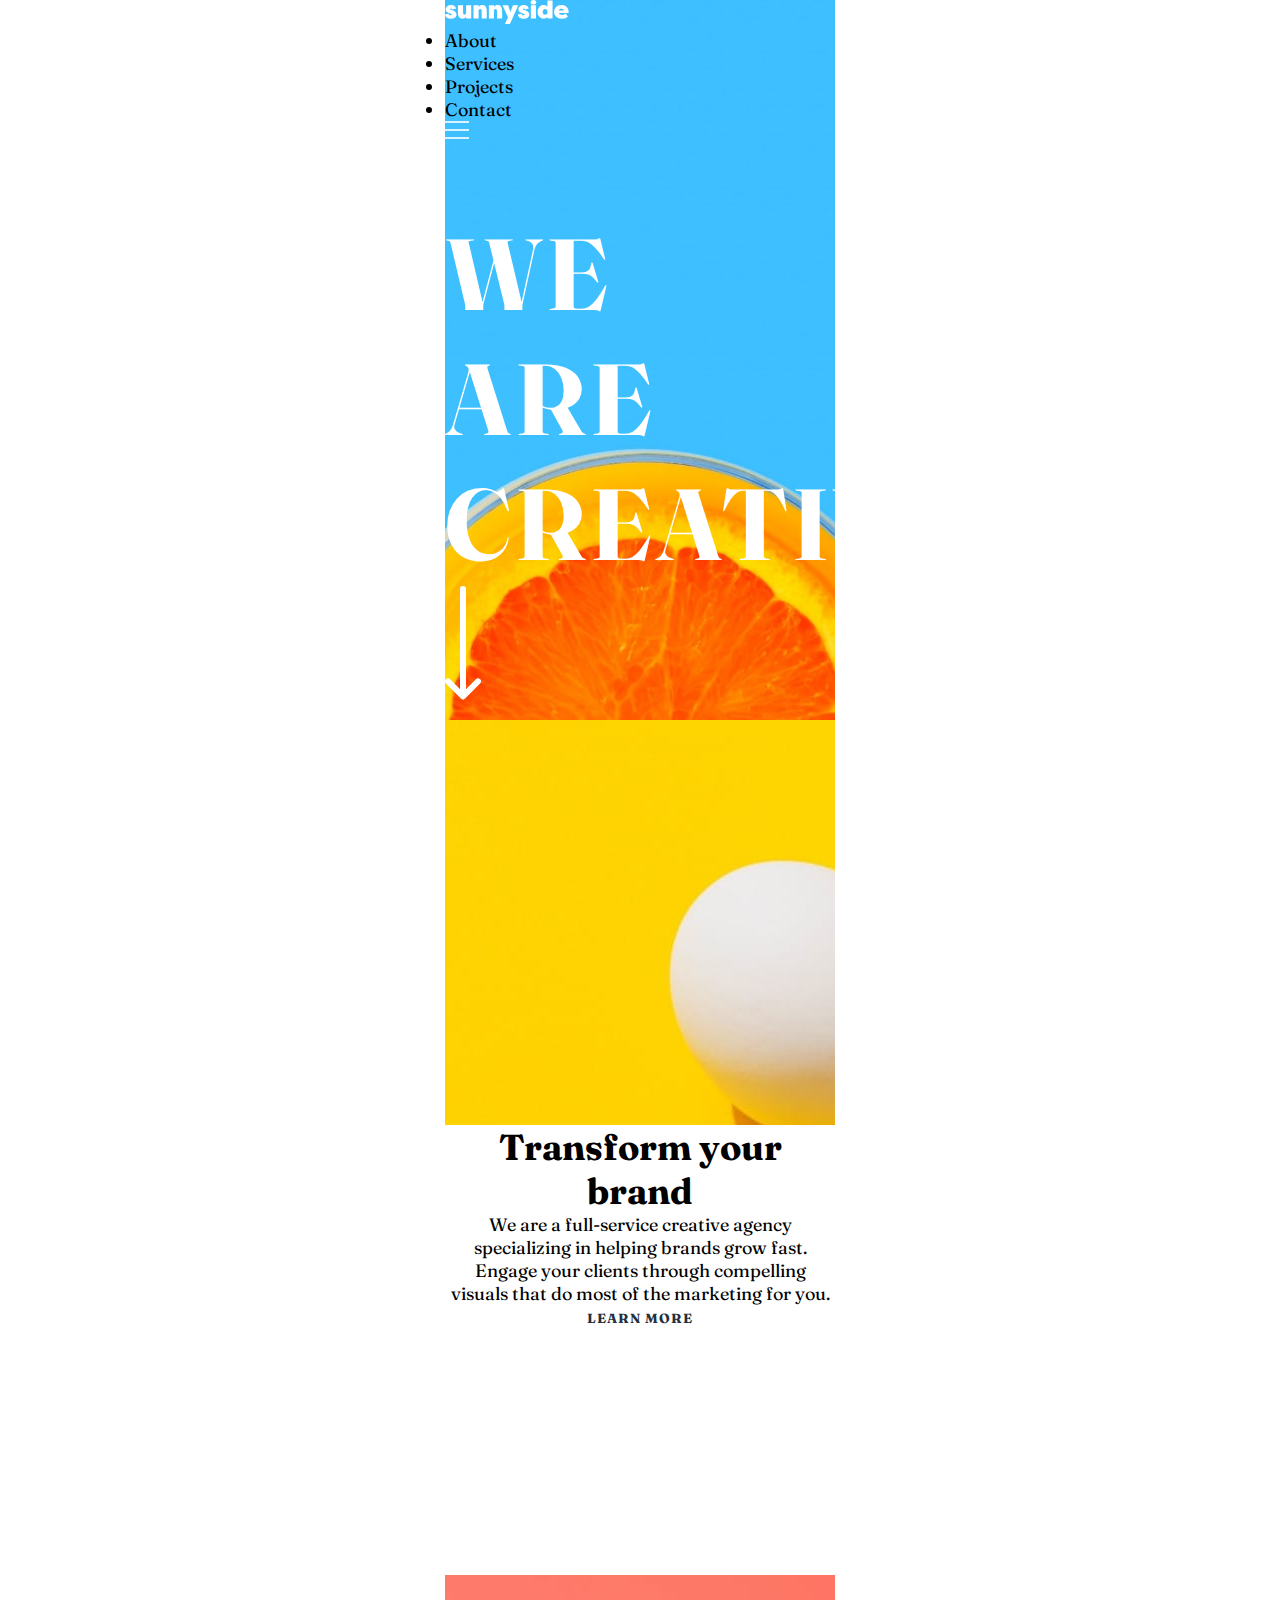
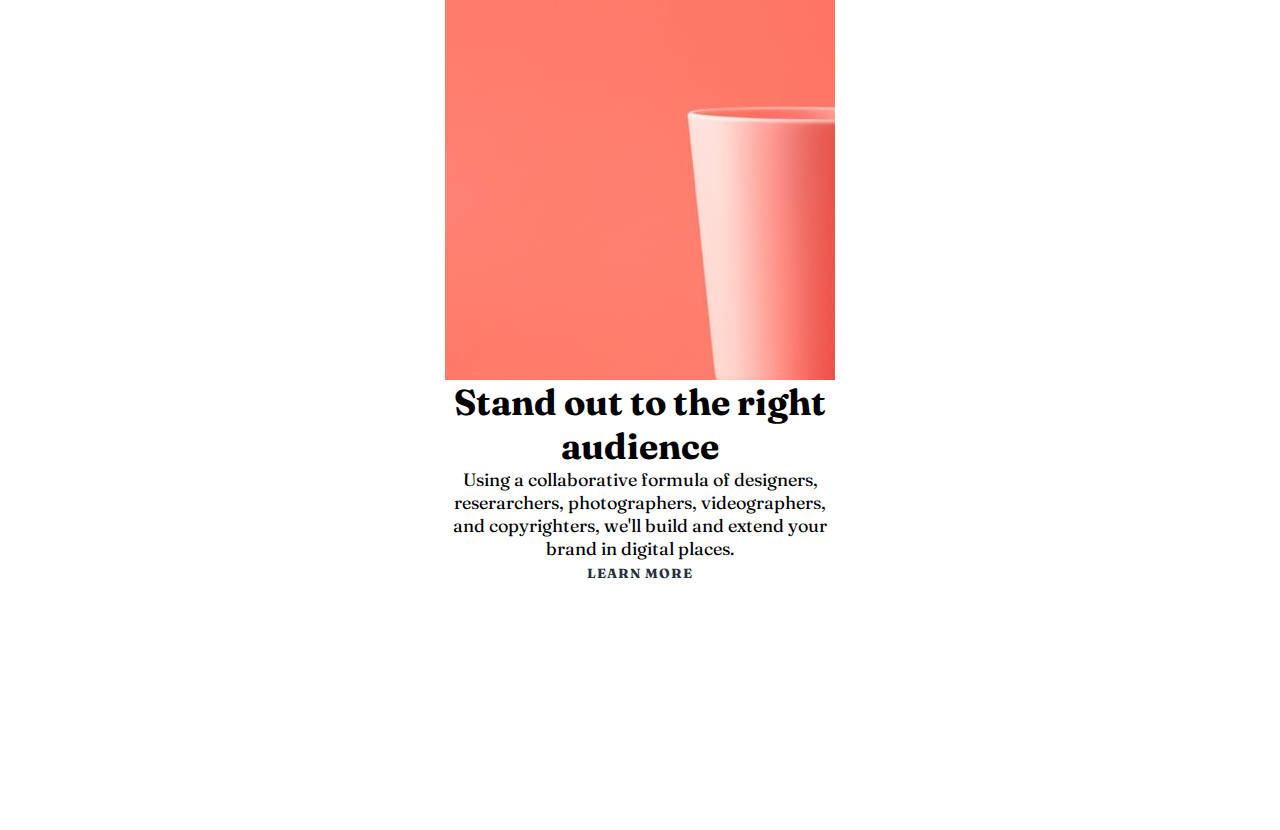
==== LandingPage/index.html @ e033f369 "Projeto Landing page iniciado" ====
<!DOCTYPE html>
<html lang="pt-br">
<head>
    <meta charset="UTF-8">
    <meta http-equiv="X-UA-Compatible" content="IE=edge">
    <meta name="viewport" content="width=device-width, initial-scale=1.0">
    <link rel="stylesheet" href="Estilos/style.css">
    <title>Landing Page</title>
</head>
<body>
    <header>
        <div class="nav_bar">
            <img src="Imagens/logo.svg" alt="Logo">
            <div class="nav">
                <div class="desktop_nav">
                    <ul>
                        <li>About</li>
                        <li>Services</li>
                        <li>Projects</li>
                        <li class="contact">Contact</li>
                    </ul>
                </div>
            </div>
            <div class="close_open">
                <img src="Imagens/Mobile/icon-hamburger.svg" alt="hamburger">
            </div>
            <nav class="mobile_nav">
                <div class="triangle">
                    <ul>
                        <li>About</li>
                        <li>Services</li>
                        <li>Projects</li>
                        <li class="contact">Contact</li>
                    </ul>
                </div>
            </nav>
        </div>
        <div class="titulo">
            <h1>We are creatives</h1>
            <img src="Imagens/icon-arrow-down.svg" alt="flecha">
        </div>
    </header>
    <main class="container">
        <div class="cards">
            <div class="card transform">
                <div class="ovo"></div>
                <div class="text">
                    <h1>Transform your brand</h1>
                    <p>We are a full-service creative agency specializing in helping brands grow fast. Engage your clients through compelling visuals that do most of the marketing for you.</p>
                    <button class="botao transform">Learn More</button>
                </div>
            </div>
            <div class="card standout">
                <div class="taca"></div>
                <div class="text">
                    <h1>Stand out to the right audience</h1>
                    <p>Using a collaborative formula of designers, reserarchers, photographers, videographers, and copyrighters, we'll build and extend your brand in digital places.</p>
                    <button class="botao standout">Learn More</button>
                </div>
            </div>
        </div>
        <div class="clientes"></div>
        <div class="imagens"></div>
    </main>
    <footer>

    </footer>
</body>
</html>
---- LandingPage/Estilos/style.css ----
@charset "UTF-8";

@import url('https://fonts.googleapis.com/css2?family=Barlow:wght@500;600&family=Fraunces:wght@700;900&display=swap');

*{
    margin: 0;
    padding: 0;
    box-sizing: border-box;
}

:root{
    --vermelho: hsl(7, 99%, 70%);
    --amarelo: hsl(51, 100%, 49%);
    --dark-desaturated-cyan-graphic-text: hsl(167, 40%, 24%);
    --dark-blue-photography-text: hsl(198, 62%, 26%);
    --dark-moderate-cyan-footer: hsl(168, 34%, 41%);
    --azul-escuro-dessaturado: hsl(212, 27%, 19%);
    --very-dark-grayish-blue: hsl(213, 9%, 39%);
    --dark-grayish-blue: hsl(232, 10%, 55%);
    --grayish-blue: hsl(210, 4%, 67%);
    --branco: hsl(0, 0%, 100%);
}

html{
    font-size: 18px;
}

body{
    font-family: 'Fraunces', serif;
    margin: 0 auto;
    max-width: 390px;
}

header{
    background: url(../Imagens/Mobile/image-header.jpg) no-repeat;
    background-size: cover;
    background-position: center;
    min-height: 80vh;
    position: relative;
}

.triangle{
    width: 0;
    height: 0;
    border-top: 25px solid transparent;
    border-right: 25px solid #fefefe;
    border-bottom: 25px solid transparent;
    position: absolute;
    top: -1.2rem;
    right: 0rem;
}

.close_open{
    opacity: 0.8;
    cursor: pointer;
}

.mobile_nav{
    position: absolute;
    background-color: white;
    width: 90%;
    height: 18rem;
    top: 5rem;
    text-align: center;
    transition: all 0.4s ease-in;
    display: none;
}

.titulo{
    margin: 3.7rem 0 2.7rem;
    font-size: 2.8rem;
    text-transform: uppercase;
    color: var(--branco);
    letter-spacing: 4px;
}

.container{
    text-align: center;
}

.ovo ,.taca{
    background-position: center;
    background-size: cover;
    height: 45vh;
}

.card .text{
    height: 50vh;
}

.ovo{
    background: url(../Imagens/Mobile/ovo.jpg) no-repeat;
}

.taca{
    background: url(../Imagens/Mobile/image-stand-out.jpg) no-repeat;
}

.botao{
    border: none;
    letter-spacing: 1px;
    font-weight: 700;
    background-color: white;
    color: var(--azul-escuro-dessaturado);
    font-family: 'Fraunces', serif;
    text-transform: uppercase;
}

.transform::after{
    background-color: var(--amarelo);
}

.botao .transform::after, .standout::after {
    content: '';
    height: 7px;
    width: 110%;
    position: absolute;
    bottom: -0.1rem;
    left: -0.35rem;
    opacity: 0.4;
    border-radius: 3px;
}
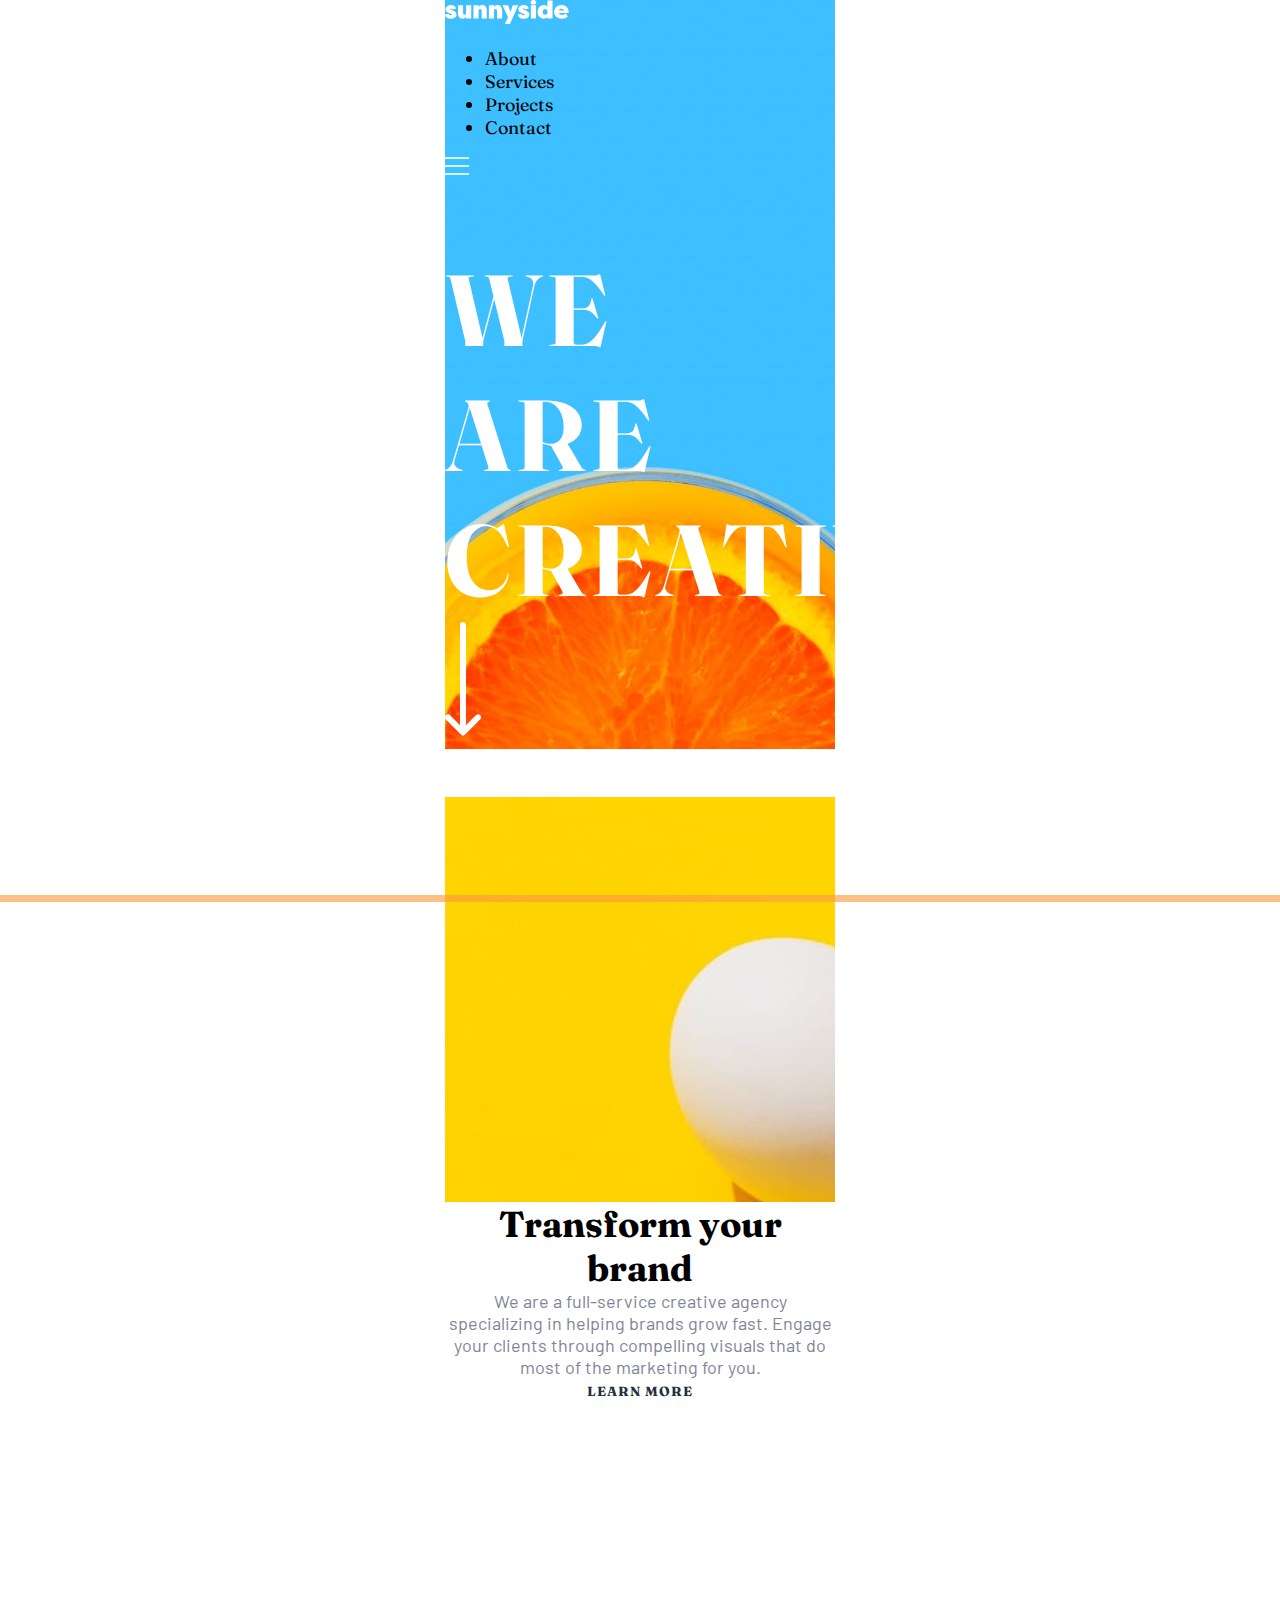
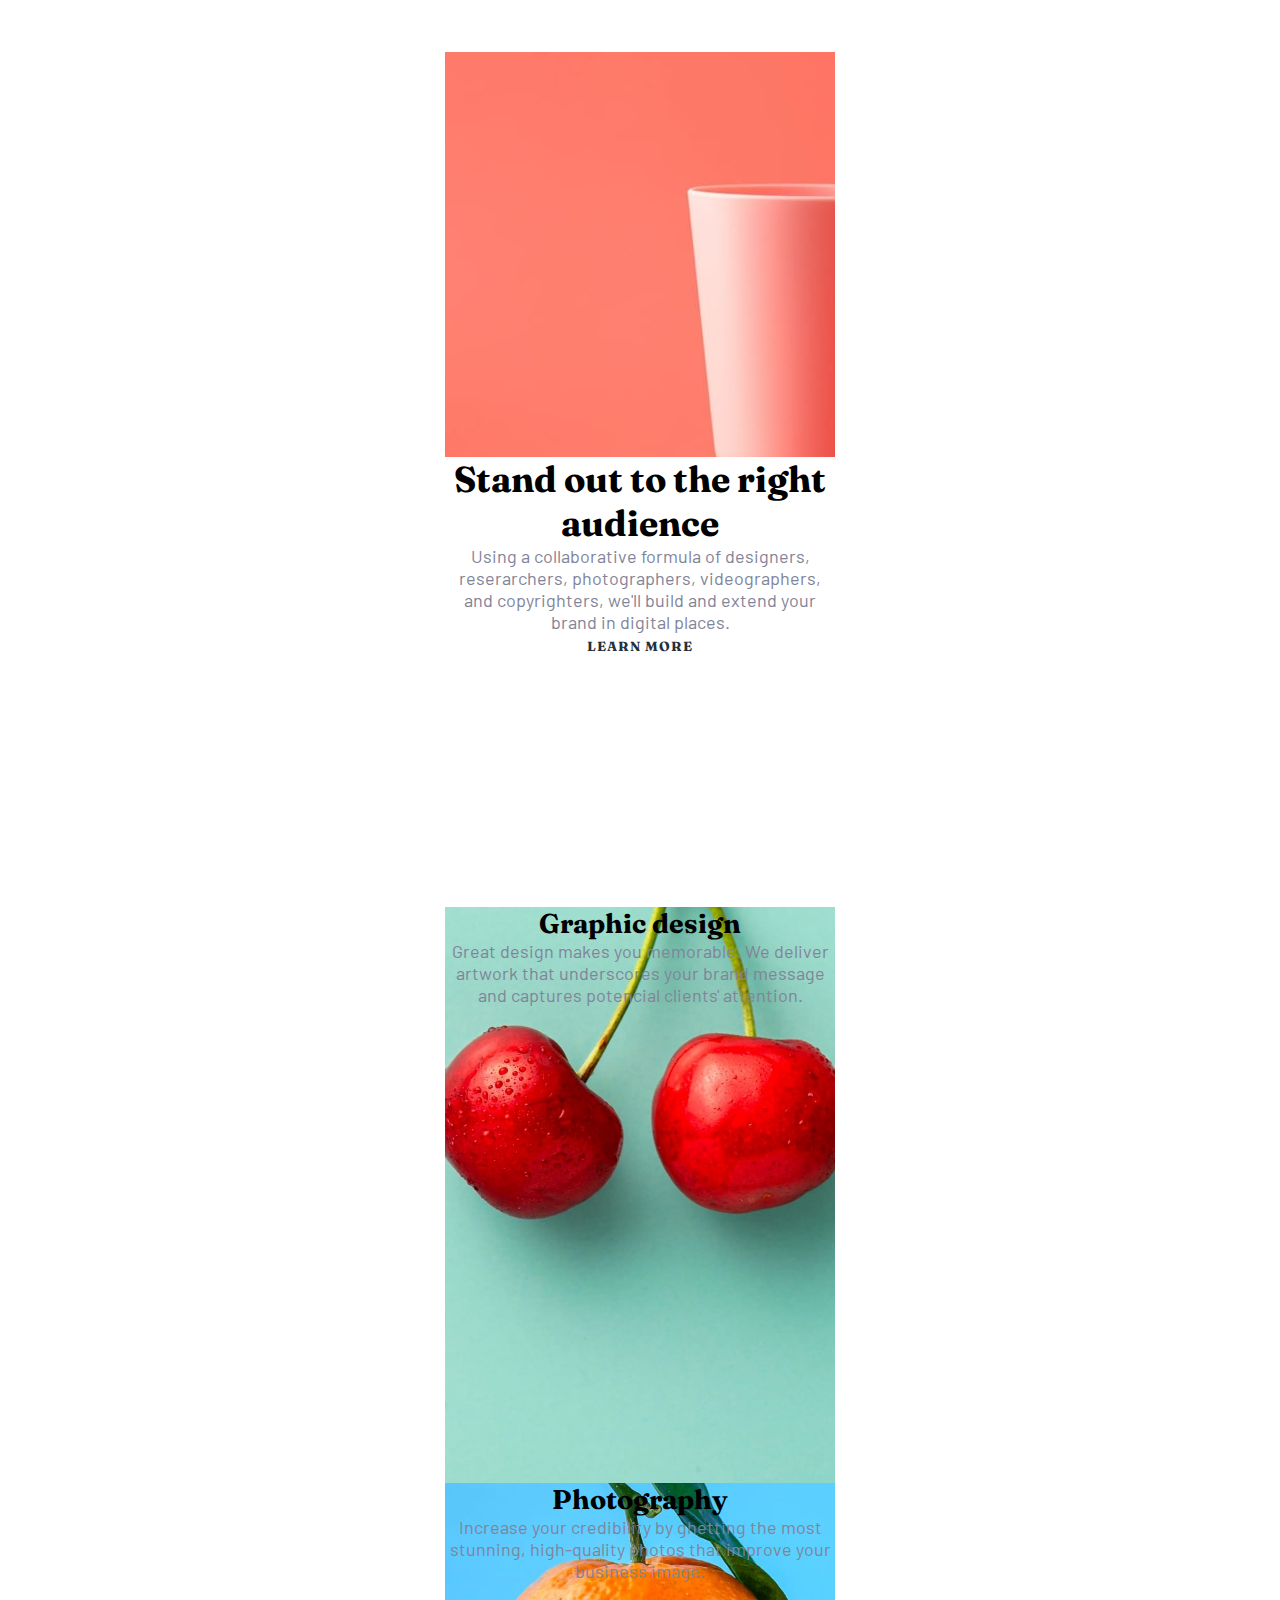
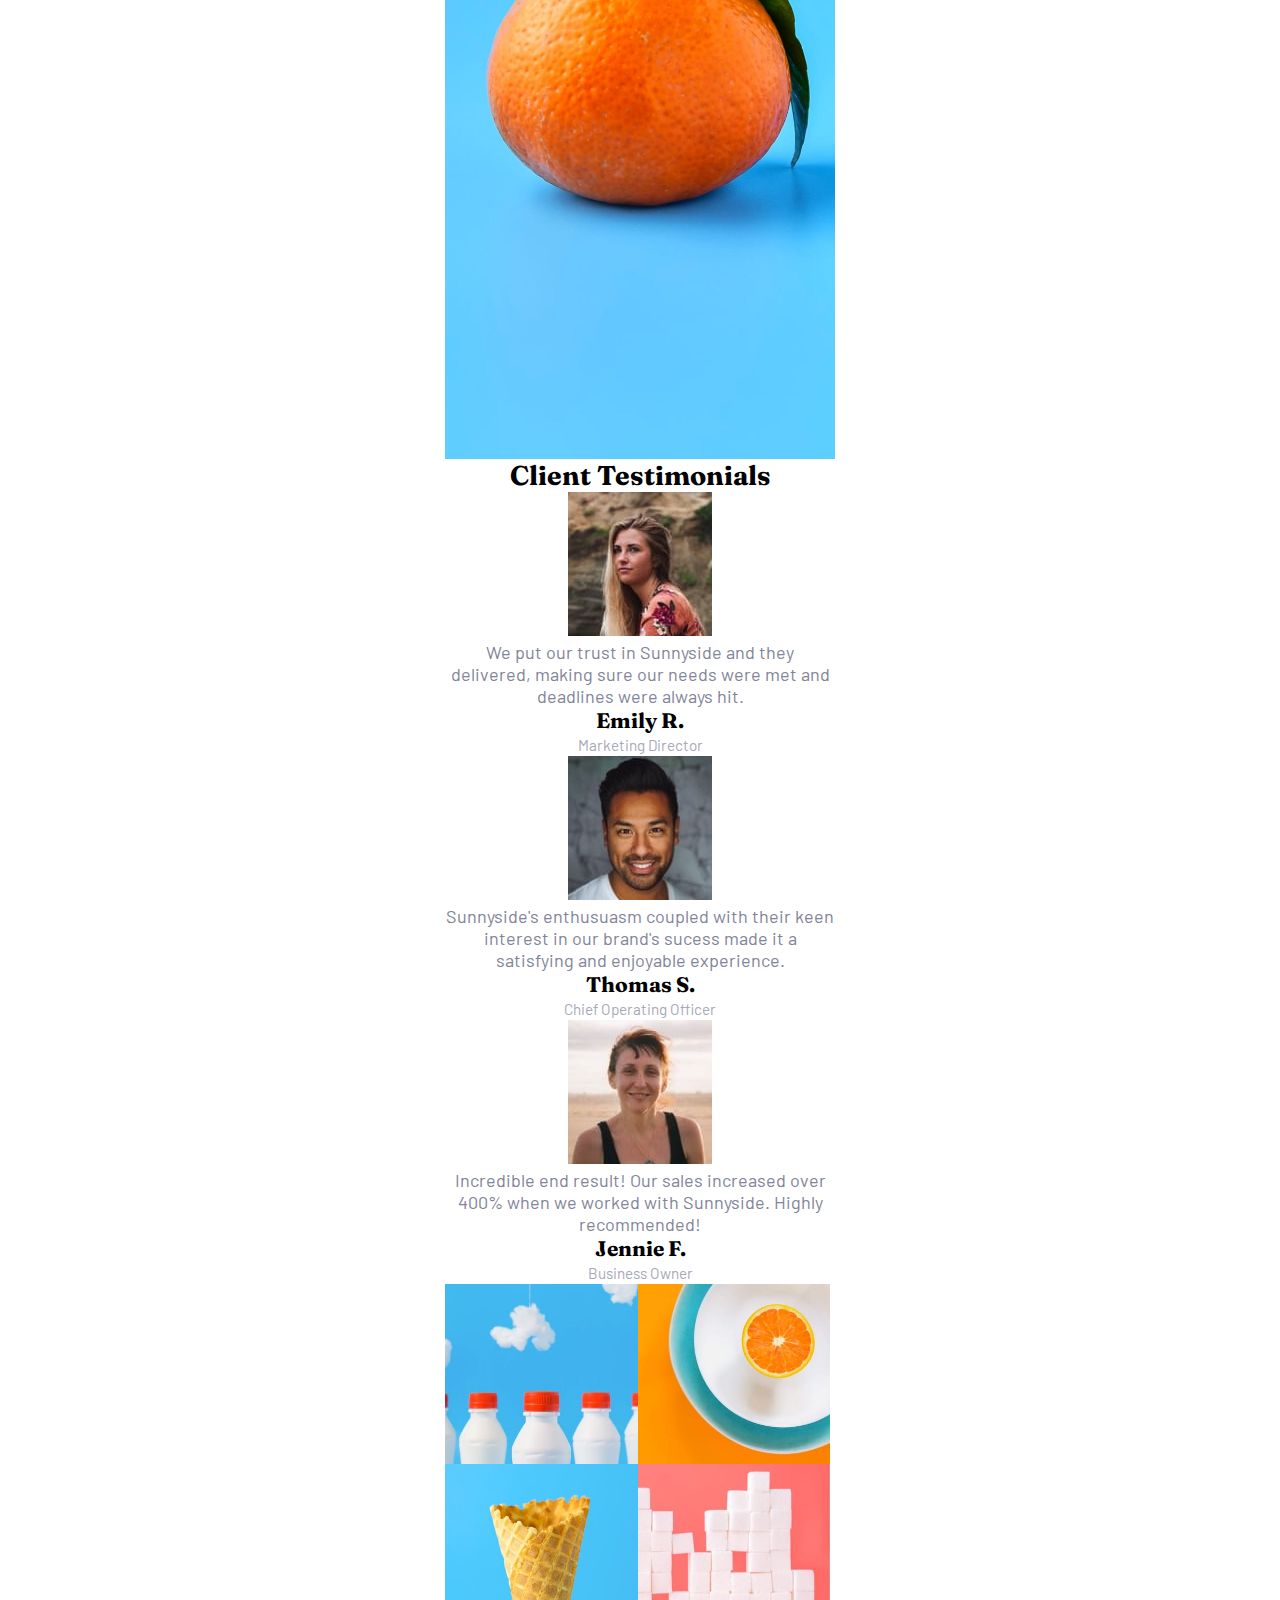
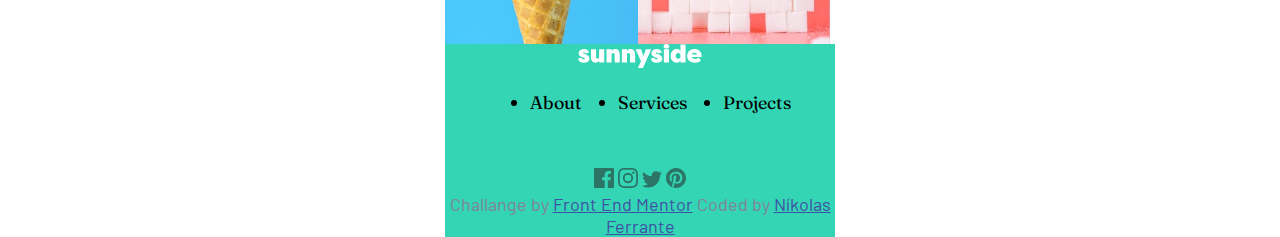
==== commit d3ada272: "Conteúdo finalizado, falta estilização" ====
--- a/LandingPage/index.html
+++ b/LandingPage/index.html
@@ -5,6 +5,7 @@
     <meta http-equiv="X-UA-Compatible" content="IE=edge">
     <meta name="viewport" content="width=device-width, initial-scale=1.0">
     <link rel="stylesheet" href="Estilos/style.css">
+    <link rel="shortcut icon" href="Imagens/favicon-32x32.png" type="image/x-icon">
     <title>Landing Page</title>
 </head>
 <body>
@@ -58,12 +59,64 @@
                     <button class="botao standout">Learn More</button>
                 </div>
             </div>
+            <div class="join">
+                <div class="text graphic_text cherry">
+                    <h2>Graphic design</h2>
+                    <p>Great design makes you memorable. We deliver artwork that underscores your brand message and captures potencial clients' attention.</p>
+                </div>
+                <div class="text photography_text orange">
+                    <h2>Photography</h2>
+                    <p>Increase your credibility by ghetting the most stunning, high-quality photos that improve your business image.</p>
+                </div>
+            </div>
         </div>
-        <div class="clientes"></div>
-        <div class="imagens"></div>
+        <div class="clientes">
+            <h2>Client Testimonials</h2>
+            <div class="testimonial">
+                <img src="Imagens/image-emily.jpg" alt="Emily">
+                <p>We put our trust in Sunnyside and they delivered, making sure our needs were met and deadlines were always hit.</p>
+                <h3>Emily R.</h3>
+                <small>Marketing Director</small>
+            </div>
+            <div class="testimonial">
+                <img src="Imagens/image-thomas.jpg" alt="Thomas">
+                <p>Sunnyside's enthusuasm coupled with their keen interest in our brand's sucess made it a satisfying and enjoyable experience.</p>
+                <h3>Thomas S.</h3>
+                <small>Chief Operating Officer</small>
+            </div>
+            <div class="testimonial">
+                <img src="Imagens/image-jennie.jpg" alt="Jennie">
+                <p>Incredible end result! Our sales increased over 400% when we worked with Sunnyside. Highly recommended!</p>
+                <h3>Jennie F.</h3>
+                <small>Business Owner</small>
+            </div>
+        </div>
+        <div class="imagens">
+            <div class="nuvem"></div>
+            <div class="laranja"></div>
+            <div class="cone"></div>
+            <div class="acucar"></div>
+        </div>
     </main>
     <footer>
-
+        <img src="Imagens/logo.svg" alt="Logo">
+        <ul>
+            <li>About</li>
+            <li>Services</li>
+            <li>Projects</li>
+        </ul>
+        <div class="socials">
+            <img src="Imagens/icon-facebook.svg" alt="Facebook">
+            <img src="Imagens/icon-instagram.svg" alt="Instagram">
+            <img src="Imagens/icon-twitter.svg" alt="Twitter">
+            <img src="Imagens/icon-pinterest.svg" alt="Pinterest">
+        </div>
+        <p class="creditos">
+            Challange by
+            <a href="https://www.frontendmentor.io/?ref=challenge/" target="_blank">Front End Mentor</a>
+            Coded by
+            <a href="https://github.com/Choots1?tab=repositories" target="_blank">Níkolas Ferrante</a>
+        </p>
     </footer>
 </body>
 </html>--- a/LandingPage/Estilos/style.css
+++ b/LandingPage/Estilos/style.css
@@ -31,6 +31,11 @@
     max-width: 390px;
 }
 
+p, small {
+    font-family: 'Barlow', serif;
+    color: var(--dark-grayish-blue);
+}
+
 header{
     background: url(../Imagens/Mobile/image-header.jpg) no-repeat;
     background-size: cover;
@@ -106,11 +111,15 @@
     text-transform: uppercase;
 }
 
-.transform::after{
+.botao.transform::after{
     background-color: var(--amarelo);
 }
 
-.botao .transform::after, .standout::after {
+.botao.standout::after{
+    background-color: var(--vermelho);
+}
+
+.botao.transform::after, .botao.standout::after {
     content: '';
     height: 7px;
     width: 110%;
@@ -121,3 +130,83 @@
     border-radius: 3px;
 }
 
+.cherry{
+    background: url(../Imagens/Mobile/image-graphic-design.jpg) no-repeat;
+}
+
+.orange{
+    background: url(../Imagens/Mobile/image-photography.jpg) no-repeat;
+}
+
+.cherry, .orange{
+    background-position: top;
+    background-size: 100%;
+    height: 32rem;
+}
+
+.photography__text, .graphic__text {
+    display: flex;
+    flex-direction: column;
+    align-items: center;
+    justify-content: flex-end;
+}
+
+.testimonial small {
+    font-size: 0.85rem;
+    opacity: 0.7;
+}
+
+.nuvem{
+    background: url(../Imagens/Mobile/nuvem.jpg) no-repeat;
+}
+
+.laranja{
+    background: url(../Imagens/Mobile/laranja.jpg) no-repeat;
+}
+
+.acucar{
+    background: url(../Imagens/Mobile/acucar.jpg) no-repeat;
+}
+
+.cone{
+    background: url(../Imagens/Mobile/cone.jpg) no-repeat;
+}
+
+.acucar, .laranja, .cone, .nuvem {
+    background-position: center;
+    background-size: 100%;
+    height: 10rem;
+    width: 10.7rem;
+}
+
+.imagens {
+    display: flex;
+    flex-wrap: wrap;
+}
+
+footer {
+    background-color: hsl(168, 66%, 52%);
+    text-align: center;
+}
+
+footer ul {
+    display: flex;
+    align-items: center;
+    justify-content: center;
+    margin-bottom: 3rem;
+    gap: 2rem;
+}
+
+ul {
+    display: block;
+    list-style-type: disc;
+    margin-block-start: 1em;
+    margin-block-end: 1em;
+    margin-inline-start: 0px;
+    margin-inline-end: 0px;
+    padding-inline-start: 40px;
+}
+
+.creditos a {
+    color: hsl(228, 45%, 44%);
+}
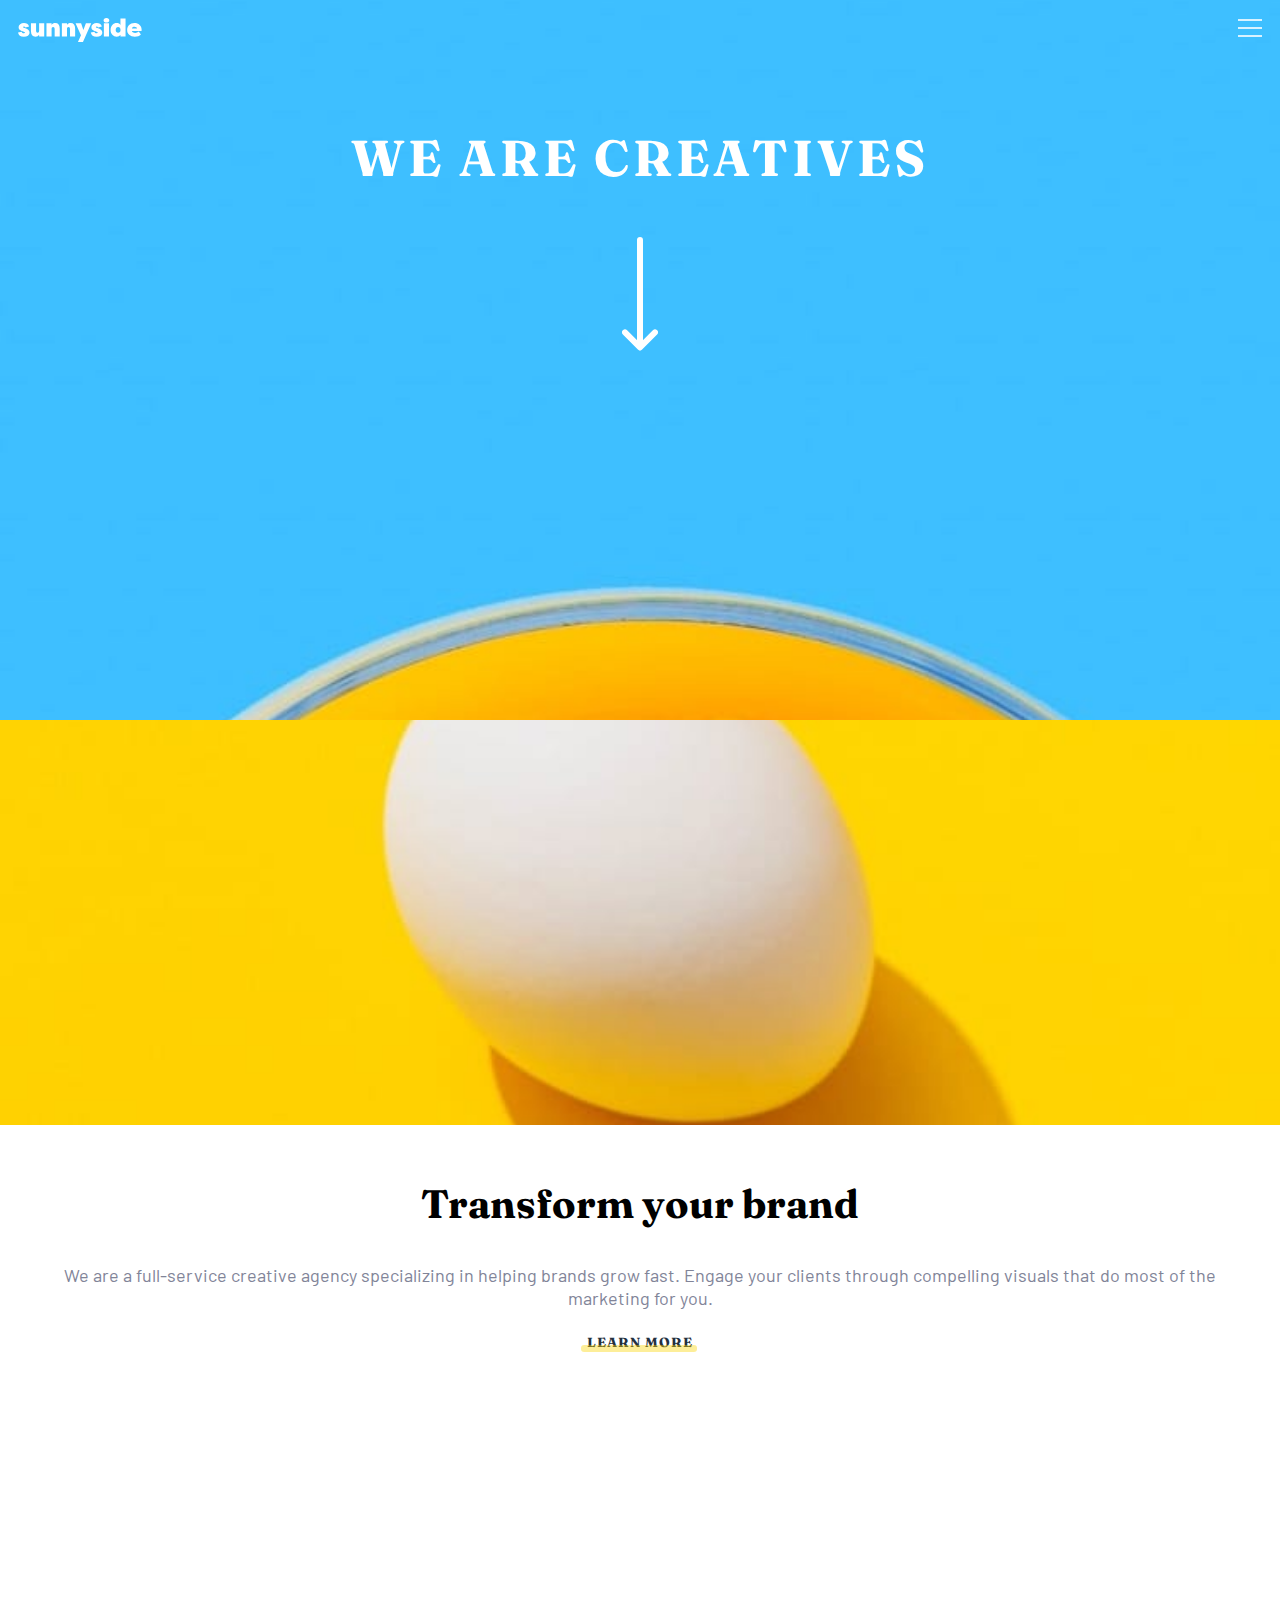
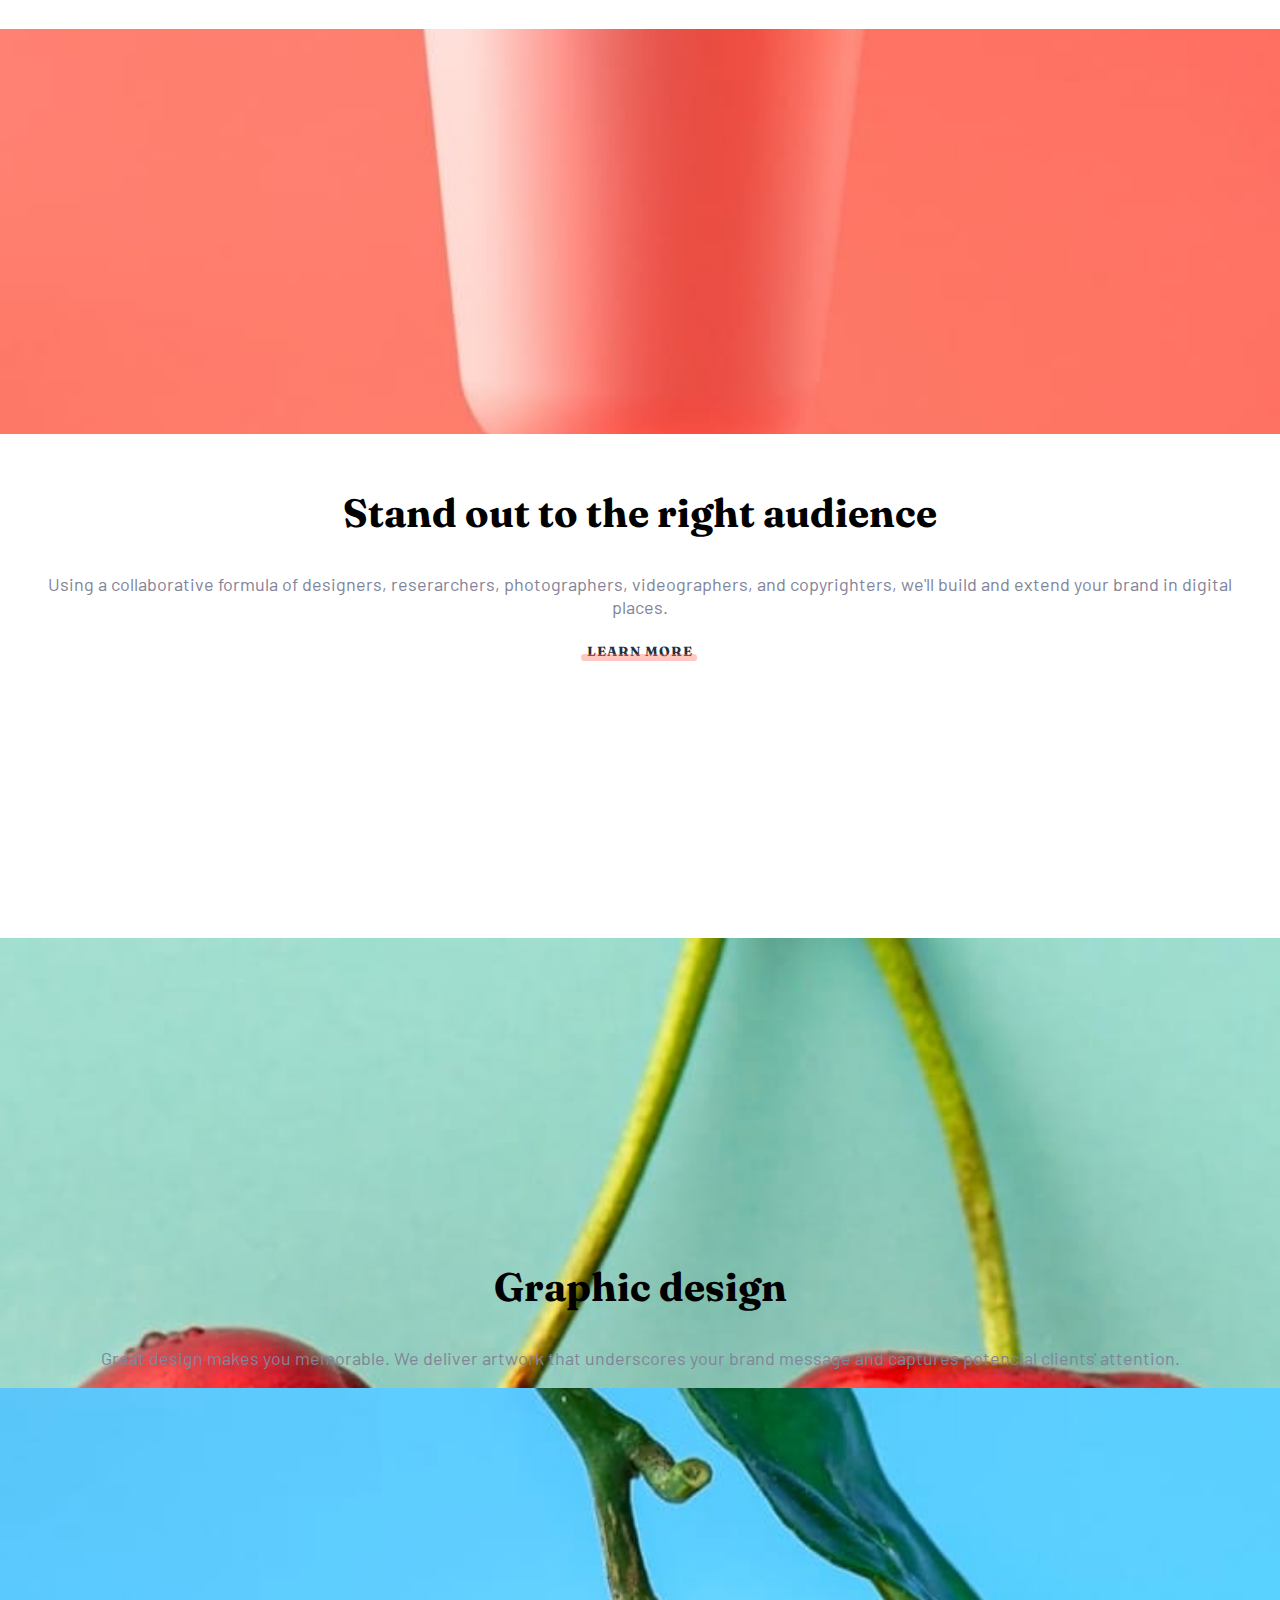
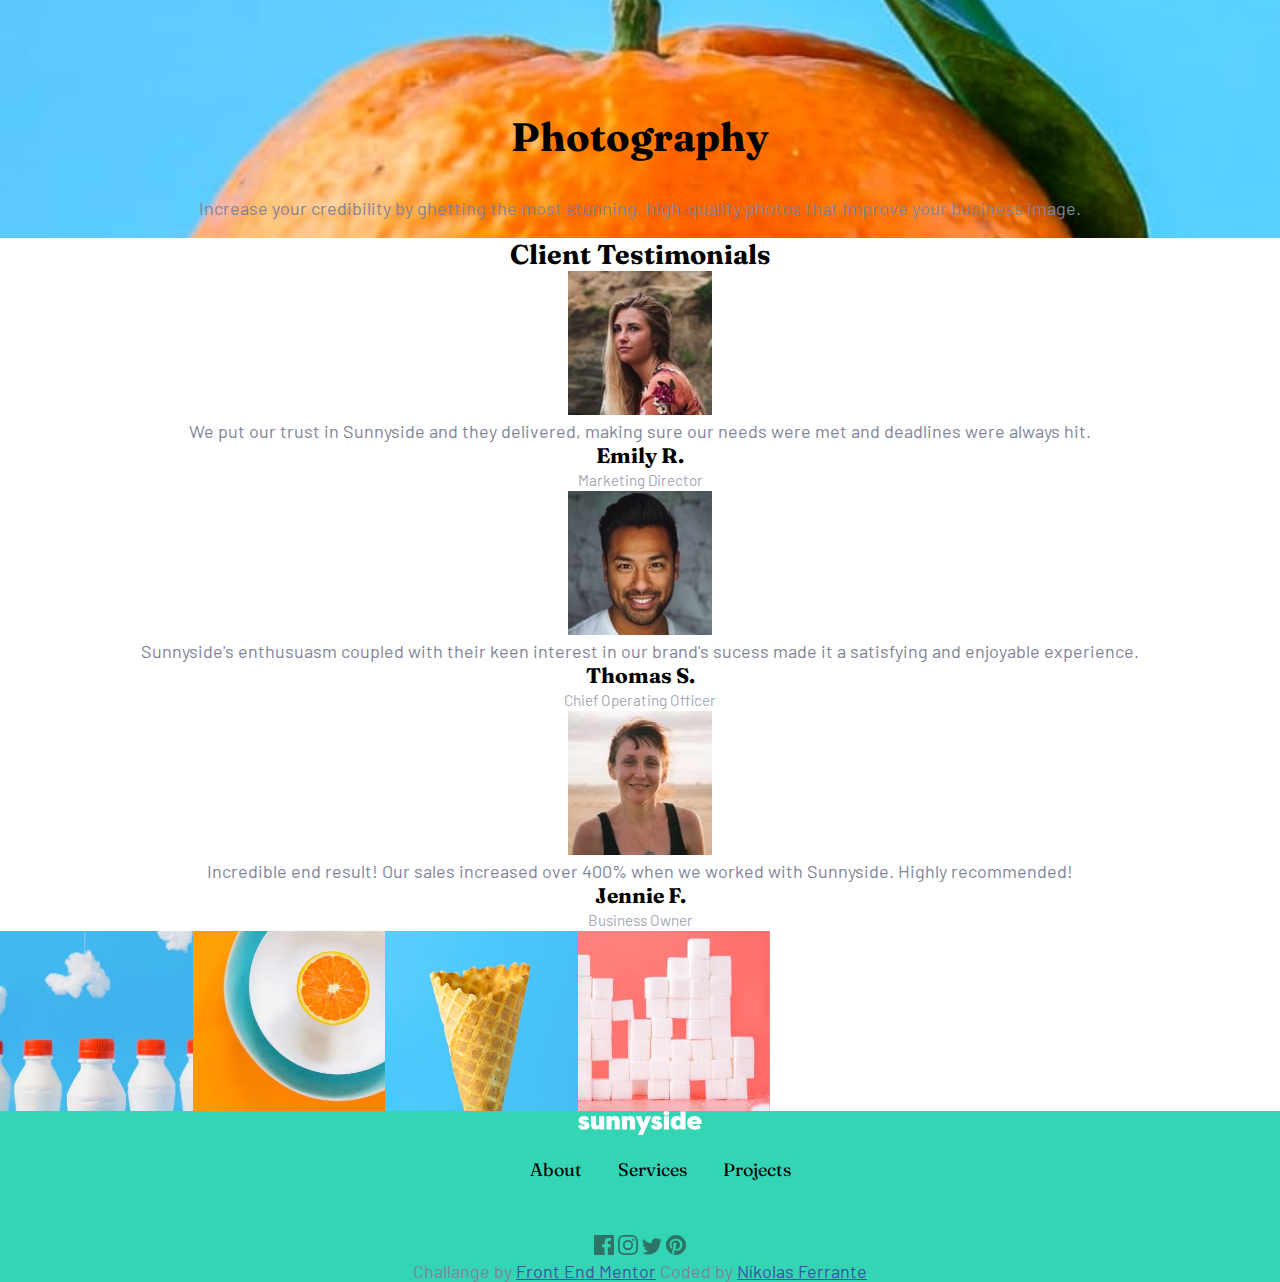
==== commit 32392d97: "finalizando a estilização" ====
--- a/LandingPage/index.html
+++ b/LandingPage/index.html
@@ -26,14 +26,13 @@
                 <img src="Imagens/Mobile/icon-hamburger.svg" alt="hamburger">
             </div>
             <nav class="mobile_nav">
-                <div class="triangle">
-                    <ul>
-                        <li>About</li>
-                        <li>Services</li>
-                        <li>Projects</li>
-                        <li class="contact">Contact</li>
-                    </ul>
-                </div>
+                <div class="triangle"></div>
+                <ul>
+                    <li>About</li>
+                    <li>Services</li>
+                    <li>Projects</li>
+                    <li class="contact">Contact</li>
+                </ul>
             </nav>
         </div>
         <div class="titulo">
@@ -46,7 +45,7 @@
             <div class="card transform">
                 <div class="ovo"></div>
                 <div class="text">
-                    <h1>Transform your brand</h1>
+                    <h2>Transform your brand</h2>
                     <p>We are a full-service creative agency specializing in helping brands grow fast. Engage your clients through compelling visuals that do most of the marketing for you.</p>
                     <button class="botao transform">Learn More</button>
                 </div>
@@ -54,7 +53,7 @@
             <div class="card standout">
                 <div class="taca"></div>
                 <div class="text">
-                    <h1>Stand out to the right audience</h1>
+                    <h2>Stand out to the right audience</h2>
                     <p>Using a collaborative formula of designers, reserarchers, photographers, videographers, and copyrighters, we'll build and extend your brand in digital places.</p>
                     <button class="botao standout">Learn More</button>
                 </div>
@@ -118,5 +117,13 @@
             <a href="https://github.com/Choots1?tab=repositories" target="_blank">Níkolas Ferrante</a>
         </p>
     </footer>
+    <script>
+        const open_btn = document.querySelector('.open');
+        const navbar = document.querySelector('.mobile_nav');
+
+        open_btn.addEventListener('click', () => {
+        navbar.classList.toggle('open');
+        });
+    </script>
 </body>
 </html>--- a/LandingPage/Estilos/style.css
+++ b/LandingPage/Estilos/style.css
@@ -11,9 +11,9 @@
 :root{
     --vermelho: hsl(7, 99%, 70%);
     --amarelo: hsl(51, 100%, 49%);
-    --dark-desaturated-cyan-graphic-text: hsl(167, 40%, 24%);
-    --dark-blue-photography-text: hsl(198, 62%, 26%);
-    --dark-moderate-cyan-footer: hsl(168, 34%, 41%);
+    --texto-graphic: hsl(167, 40%, 24%);
+    --texto-fotografia: hsl(198, 62%, 26%);
+    --footer: hsl(168, 34%, 41%);
     --azul-escuro-dessaturado: hsl(212, 27%, 19%);
     --very-dark-grayish-blue: hsl(213, 9%, 39%);
     --dark-grayish-blue: hsl(232, 10%, 55%);
@@ -25,6 +25,10 @@
     font-size: 18px;
 }
 
+img{
+    max-width: 100%;
+}
+
 body{
     font-family: 'Fraunces', serif;
     margin: 0 auto;
@@ -34,6 +38,11 @@
 p, small {
     font-family: 'Barlow', serif;
     color: var(--dark-grayish-blue);
+}
+
+li{
+    list-style: none;
+    cursor: pointer;
 }
 
 header{
@@ -42,6 +51,17 @@
     background-position: center;
     min-height: 80vh;
     position: relative;
+}
+
+.desktop_nav{
+    display: none;
+}
+
+.nav_bar {
+    display: flex;
+    align-items: center;
+    justify-content: space-between;
+    padding: 1rem;
 }
 
 .triangle{
@@ -71,7 +91,52 @@
     display: none;
 }
 
+.mobile_nav.open{
+    display: inline-block;
+}
+
+.mobile_nav ul li {
+    margin: 2rem;
+    color: var(--very-dark-grayish-blue);
+    opacity: 0.8;
+    font-family: 'Barlow', serif;
+    font-weight: 700;
+    transition: all 0.4s ease-in;
+  }
+  
+  .mobile_nav ul li:hover {
+    transform: scale(1.04);
+  }
+  
+  .mobile_nav ul li.contact {
+    background-color: var(--amarelo);
+    padding: 1rem;
+    border-radius: 5rem;
+    width: 50%;
+    font-family: 'Fraunces';
+    font-weight: 700;
+    text-transform: uppercase;
+    color: black;
+    margin: 0 0 0 5rem;
+  }
+
+  .mobile_nav ul li.contact {
+    background-color: var(--amarelo);
+    padding: 1rem;
+    border-radius: 5rem;
+    width: 50%;
+    font-family: 'Fraunces';
+    font-weight: 700;
+    text-transform: uppercase;
+    color: black;
+    margin: 0 0 0 5rem;
+}
+
 .titulo{
+    text-align: center;
+}
+
+.titulo h1{
     margin: 3.7rem 0 2.7rem;
     font-size: 2.8rem;
     text-transform: uppercase;
@@ -83,22 +148,39 @@
     text-align: center;
 }
 
-.ovo ,.taca{
+.ovo , .taca{
+    height: 45vh;
+}
+
+.card .text{
+    height: 50vh;
+}
+
+.ovo{
+    background: url(../Imagens/Mobile/ovo.jpg) no-repeat;
     background-position: center;
     background-size: cover;
-    height: 45vh;
-}
-
-.card .text{
-    height: 50vh;
-}
-
-.ovo{
-    background: url(../Imagens/Mobile/ovo.jpg) no-repeat;
 }
 
 .taca{
     background: url(../Imagens/Mobile/image-stand-out.jpg) no-repeat;
+    background-position: center;
+    background-size: cover;
+}
+
+.cards .text{
+    height: 50vh;
+}
+
+.cards .text p {
+    padding: 1rem 1.5rem;
+    line-height: 1.3;
+}
+
+.cards .text h2 {
+    font-size: 2.2rem;
+    color: var(--very-dark-desaturated-blue);
+    margin: 3rem 1rem 1rem;
 }
 
 .botao{
@@ -117,6 +199,10 @@
 
 .botao.standout::after{
     background-color: var(--vermelho);
+}
+
+.botao.transform, .botao.standout {
+    position: relative;
 }
 
 .botao.transform::after, .botao.standout::after {
@@ -130,6 +216,18 @@
     border-radius: 3px;
 }
 
+.join {
+    display: flex;
+    flex-direction: column;
+}
+
+.photography_text, .graphic_text {
+    display: flex;
+    flex-direction: column;
+    align-items: center;
+    justify-content: flex-end;
+}
+
 .cherry{
     background: url(../Imagens/Mobile/image-graphic-design.jpg) no-repeat;
 }
@@ -210,3 +308,23 @@
 .creditos a {
     color: hsl(228, 45%, 44%);
 }
+
+@media (min-width: 768px) {
+    body {
+      max-width: 100%;
+    }
+
+    .desktop_nav ul {
+        display: flex;
+        align-items: center;
+        gap: 3rem;
+        margin-right: 2.5rem;
+    }
+
+    .desktop_nav ul li {
+        font-family: 'Barlow', serif;
+        font-size: 0.9rem;
+        color: white;
+        transition: all 0.4s ease-in-out;
+    }
+}